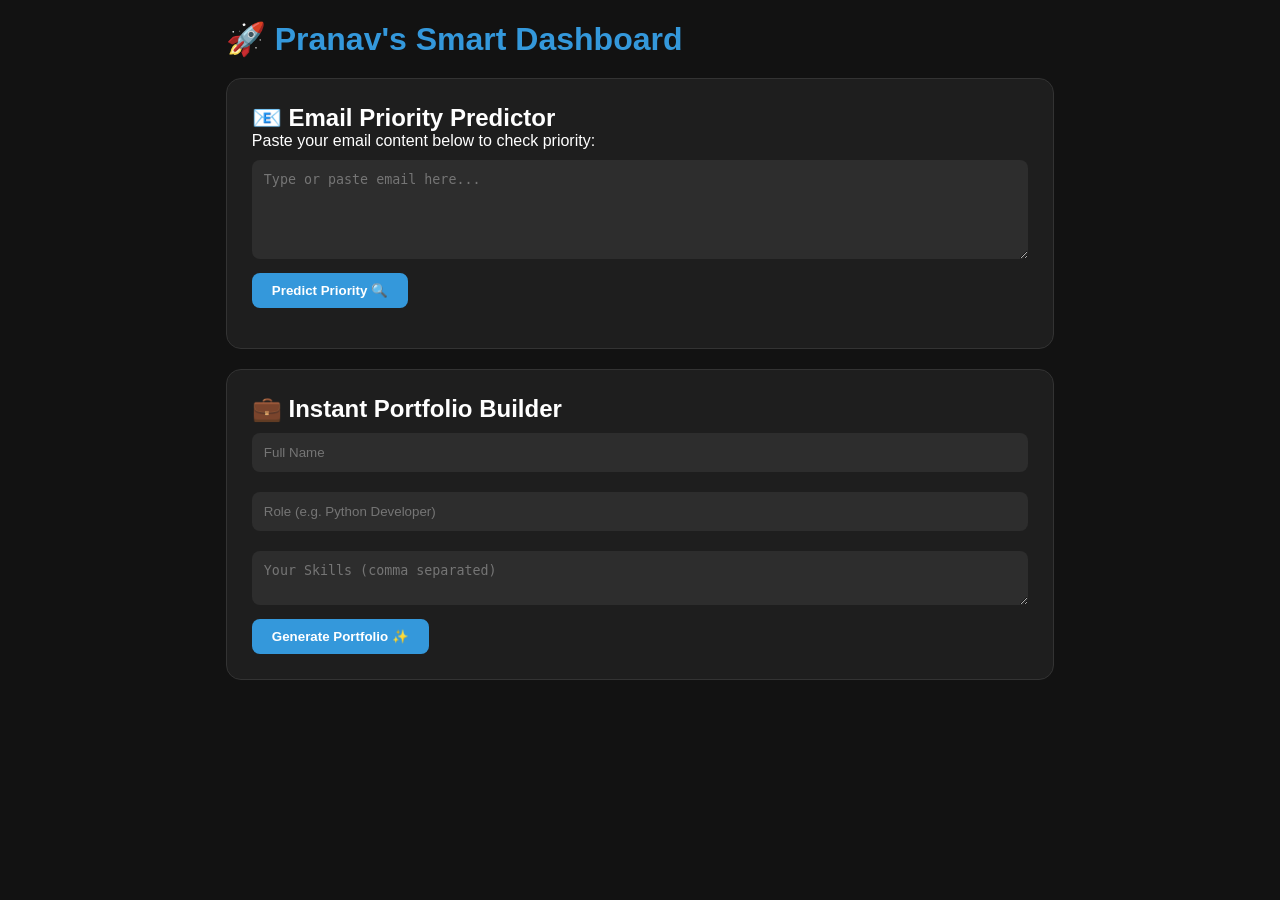
==== dashboard.html @ 0cff1c41 "Create dashboard.html with email and portfolio features This HTML file contains a dashboard with fea" ====
<!DOCTYPE html>
<html lang="en">
<head>
    <meta charset="UTF-8">
    <meta name="viewport" content="width=device-width, initial-scale=1.0">
    <title>Dashboard | Pranav Pro-Project</title>
    <link rel="stylesheet" href="style.css"> <style>
        body { background: #121212; color: white; overflow-y: auto; height: auto; padding: 20px; }
        .container { max-width: 900px; margin: auto; }
        .section { background: #1e1e1e; padding: 25px; border-radius: 15px; margin-bottom: 20px; border: 1px solid #333; }
        h1 { color: #3498db; margin-bottom: 20px; }
        textarea, input { width: 100%; padding: 12px; margin: 10px 0; border-radius: 8px; border: none; background: #2d2d2d; color: white; }
        .btn { background: #3498db; color: white; padding: 10px 20px; border: none; border-radius: 8px; cursor: pointer; font-weight: bold; }
        .priority-result { font-size: 20px; margin-top: 15px; font-weight: bold; }
        .portfolio-preview { background: white; color: black; padding: 20px; border-radius: 10px; margin-top: 20px; display: none; text-align: left; }
    </style>
</head>
<body>
    <div class="container">
        <h1>🚀 Pranav's Smart Dashboard</h1>

        <div class="section">
            <h2>📧 Email Priority Predictor</h2>
            <p>Paste your email content below to check priority:</p>
            <textarea id="emailText" rows="5" placeholder="Type or paste email here..."></textarea>
            <button class="btn" onclick="predictPriority()">Predict Priority 🔍</button>
            <div id="result" class="priority-result"></div>
        </div>

        <div class="section">
            <h2>💼 Instant Portfolio Builder</h2>
            <input type="text" id="pName" placeholder="Full Name">
            <input type="text" id="pRole" placeholder="Role (e.g. Python Developer)">
            <textarea id="pSkills" placeholder="Your Skills (comma separated)"></textarea>
            <button class="btn" onclick="generatePortfolio()">Generate Portfolio ✨</button>
            
            <div id="portfolioBox" class="portfolio-preview">
                <h2 id="viewName"></h2>
                <h4 id="viewRole" style="color: #3498db;"></h4>
                <hr>
                <p><strong>Skills:</strong> <span id="viewSkills"></span></p>
                <button class="btn" onclick="window.print()" style="margin-top: 10px;">Download as PDF 📄</button>
            </div>
        </div>
    </div>

    <script>
        // Email Prediction Logic
        function predictPriority() {
            const text = document.getElementById('emailText').value.toLowerCase();
            const resultDiv = document.getElementById('result');
            
            const highWords = ['urgent', 'important', 'immediate', 'deadline', 'emergency', 'asap', 'exam', 'result'];
            const mediumWords = ['meeting', 'update', 'schedule', 'reminder', 'work', 'task'];

            let priority = "Low Priority ⚪";
            let color = "#aaa";

            highWords.forEach(word => {
                if(text.includes(word)) { priority = "High Priority 🔴"; color = "#ff4d4d"; }
            });

            if(priority.includes("Low")) {
                mediumWords.forEach(word => {
                    if(text.includes(word)) { priority = "Medium Priority 🟡"; color = "#f1c40f"; }
                });
            }

            resultDiv.innerText = priority;
            resultDiv.style.color = color;
        }

        // Portfolio Logic
        function generatePortfolio() {
            document.getElementById('viewName').innerText = document.getElementById('pName').value;
            document.getElementById('viewRole').innerText = document.getElementById('pRole').value;
            document.getElementById('viewSkills').innerText = document.getElementById('pSkills').value;
            document.getElementById('portfolioBox').style.display = 'block';
        }
    </script>
</body>
</html>
---- style.css ----
* { margin: 0; padding: 0; box-sizing: border-box; }

body { 
    background: #121212; 
    font-family: 'Segoe UI', Tahoma, Geneva, Verdana, sans-serif; 
    height: 100vh;
    display: flex;
    justify-content: center;
    align-items: center;
    overflow: hidden; 
}

/* Login Card */
.login-card {
    background: #ffffff;
    padding: 30px;
    border-radius: 15px;
    box-shadow: 0 10px 25px rgba(0,0,0,0.5);
    text-align: center;
    width: 350px;
    position: relative;
    z-index: 10;
    transition: 0.5s;
}

.welcome-text {
    color: #1a1a1a;
    font-size: 26px;
    margin-bottom: 5px;
}

.input-group input {
    width: 100%;
    padding: 12px;
    margin: 10px 0;
    border: 1px solid #ddd;
    border-radius: 8px;
    outline: none;
}

/* Captcha Design */
.captcha-box {
    background: #f0f0f0;
    padding: 15px;
    border-radius: 8px;
    margin: 10px 0;
    display: flex;
    justify-content: center;
    align-items: center;
    gap: 20px;
    border: 2px dashed #3498db;
}

#captcha-code {
    font-size: 24px;
    font-weight: bold;
    color: #e74c3c;
    letter-spacing: 5px;
    user-select: none;
}

.refresh-btn {
    background: none;
    border: none;
    font-size: 20px;
    cursor: pointer;
}

.login-btn {
    width: 100%;
    padding: 12px;
    background: #3498db;
    color: white;
    border: none;
    border-radius: 8px;
    font-size: 16px;
    font-weight: bold;
    cursor: pointer;
    margin-top: 10px;
}

/* Door Animation */
.door {
    position: fixed; top: 0; width: 50%; height: 100%;
    background: #3d2b1f; border: 4px solid #261a12; transition: 2s ease-in-out; z-index: 5;
}
.left-door { left: 0; border-right: 2px solid #1a1a1a; }
.right-door { right: 0; border-left: 2px solid #1a1a1a; }

.person-silhouette {
    position: fixed; bottom: -150px; left: 50%; transform: translateX(-50%);
    width: 60px; height: 120px; background: #000; border-radius: 30px 30px 0 0;
    transition: 2s; z-index: 4; opacity: 0;
}

/* Animation Classes */
.open-left { transform: translateX(-100%); }
.open-right { transform: translateX(100%); }
.enter-person { bottom: 30%; opacity: 1; }
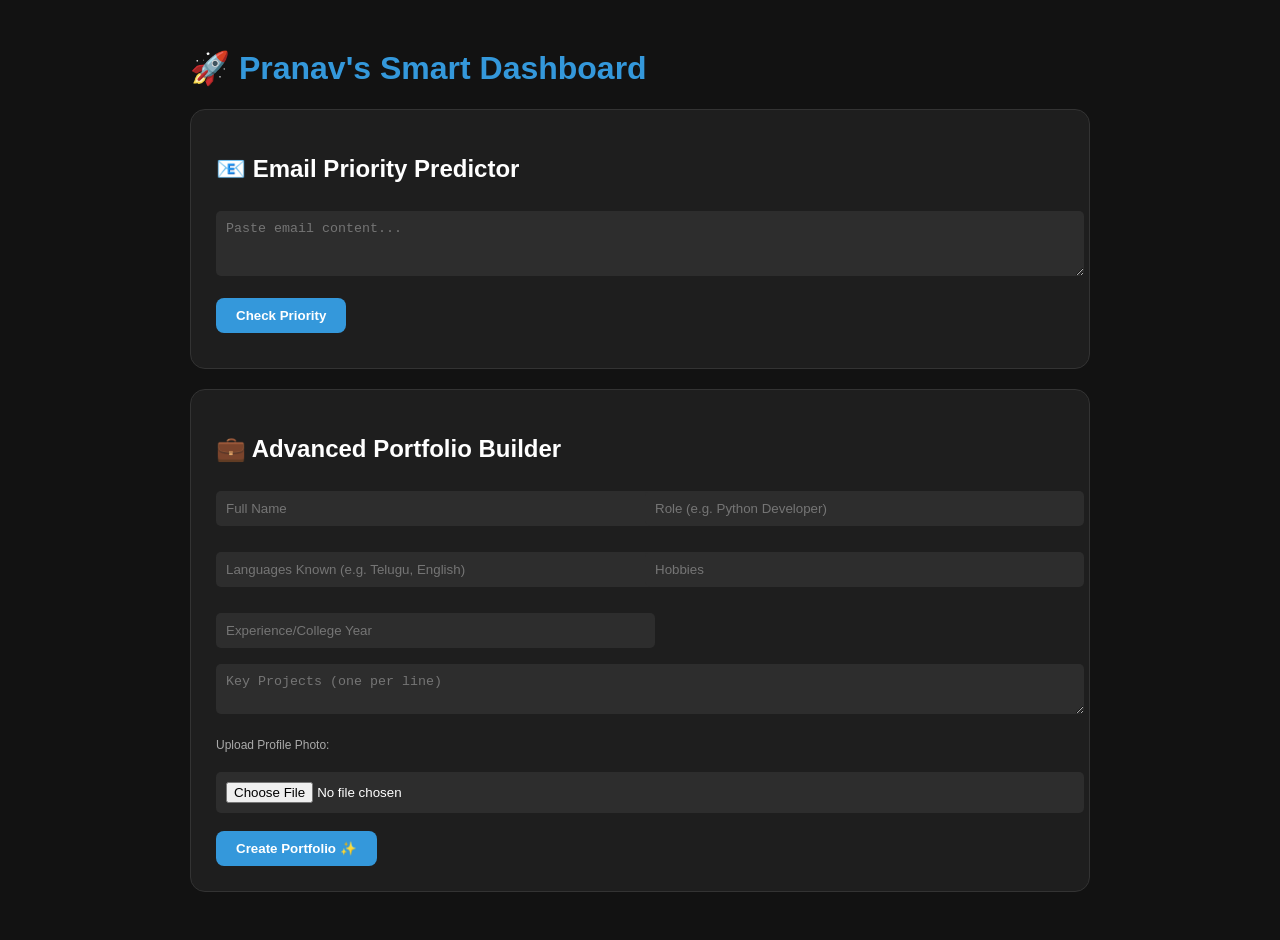
==== commit 3e5c757f: "Refactor dashboard layout and improve styling Updated styling and layout for the dashboard, includin" ====
--- a/dashboard.html
+++ b/dashboard.html
@@ -4,15 +4,28 @@
     <meta charset="UTF-8">
     <meta name="viewport" content="width=device-width, initial-scale=1.0">
     <title>Dashboard | Pranav Pro-Project</title>
-    <link rel="stylesheet" href="style.css"> <style>
-        body { background: #121212; color: white; overflow-y: auto; height: auto; padding: 20px; }
+    <style>
+        body { background: #121212; color: white; font-family: sans-serif; padding: 20px; }
         .container { max-width: 900px; margin: auto; }
         .section { background: #1e1e1e; padding: 25px; border-radius: 15px; margin-bottom: 20px; border: 1px solid #333; }
-        h1 { color: #3498db; margin-bottom: 20px; }
-        textarea, input { width: 100%; padding: 12px; margin: 10px 0; border-radius: 8px; border: none; background: #2d2d2d; color: white; }
-        .btn { background: #3498db; color: white; padding: 10px 20px; border: none; border-radius: 8px; cursor: pointer; font-weight: bold; }
-        .priority-result { font-size: 20px; margin-top: 15px; font-weight: bold; }
-        .portfolio-preview { background: white; color: black; padding: 20px; border-radius: 10px; margin-top: 20px; display: none; text-align: left; }
+        h1 { color: #3498db; }
+        input, textarea { width: 100%; padding: 10px; margin: 8px 0; border-radius: 5px; border: none; background: #2d2d2d; color: white; }
+        .btn { background: #3498db; color: white; padding: 10px 20px; border: none; border-radius: 8px; cursor: pointer; font-weight: bold; margin-top: 10px; }
+        
+        /* Portfolio Preview Styling */
+        #portfolioBox { 
+            background: white; color: black; padding: 30px; border-radius: 10px; 
+            margin-top: 20px; display: none; text-align: left; box-shadow: 0 0 20px rgba(255,255,255,0.1);
+        }
+        .profile-img { width: 120px; height: 120px; border-radius: 50%; object-fit: cover; border: 3px solid #3498db; margin-bottom: 15px; }
+        .port-header { border-bottom: 2px solid #3498db; padding-bottom: 10px; margin-bottom: 15px; }
+        
+        @media print {
+            body * { visibility: hidden; }
+            #portfolioBox, #portfolioBox * { visibility: visible; }
+            #portfolioBox { position: absolute; left: 0; top: 0; width: 100%; }
+            .no-print { display: none; }
+        }
     </style>
 </head>
 <body>
@@ -21,61 +34,79 @@
 
         <div class="section">
             <h2>📧 Email Priority Predictor</h2>
-            <p>Paste your email content below to check priority:</p>
-            <textarea id="emailText" rows="5" placeholder="Type or paste email here..."></textarea>
-            <button class="btn" onclick="predictPriority()">Predict Priority 🔍</button>
-            <div id="result" class="priority-result"></div>
+            <textarea id="emailText" rows="3" placeholder="Paste email content..."></textarea>
+            <button class="btn" onclick="predictPriority()">Check Priority</button>
+            <div id="result" style="font-weight:bold; margin-top:10px;"></div>
         </div>
 
         <div class="section">
-            <h2>💼 Instant Portfolio Builder</h2>
-            <input type="text" id="pName" placeholder="Full Name">
-            <input type="text" id="pRole" placeholder="Role (e.g. Python Developer)">
-            <textarea id="pSkills" placeholder="Your Skills (comma separated)"></textarea>
-            <button class="btn" onclick="generatePortfolio()">Generate Portfolio ✨</button>
+            <h2>💼 Advanced Portfolio Builder</h2>
+            <div style="display: grid; grid-template-columns: 1fr 1fr; gap: 10px;">
+                <input type="text" id="pName" placeholder="Full Name">
+                <input type="text" id="pRole" placeholder="Role (e.g. Python Developer)">
+                <input type="text" id="pLang" placeholder="Languages Known (e.g. Telugu, English)">
+                <input type="text" id="pHobbies" placeholder="Hobbies">
+                <input type="text" id="pExp" placeholder="Experience/College Year">
+            </div>
+            <textarea id="pProjects" placeholder="Key Projects (one per line)"></textarea>
+            <p style="font-size: 12px; color: #aaa;">Upload Profile Photo:</p>
+            <input type="file" id="pPhoto" accept="image/*" onchange="previewImage(event)">
             
-            <div id="portfolioBox" class="portfolio-preview">
-                <h2 id="viewName"></h2>
-                <h4 id="viewRole" style="color: #3498db;"></h4>
-                <hr>
-                <p><strong>Skills:</strong> <span id="viewSkills"></span></p>
-                <button class="btn" onclick="window.print()" style="margin-top: 10px;">Download as PDF 📄</button>
+            <button class="btn" onclick="generatePortfolio()">Create Portfolio ✨</button>
+
+            <div id="portfolioBox">
+                <div class="port-header">
+                    <img id="viewPhoto" class="profile-img" src="" style="display:none;">
+                    <h2 id="viewName" style="margin:0;"></h2>
+                    <h4 id="viewRole" style="color: #3498db; margin:5px 0;"></h4>
+                </div>
+                <p><strong>📍 Experience:</strong> <span id="viewExp"></span></p>
+                <p><strong>🗣️ Languages:</strong> <span id="viewLang"></span></p>
+                <p><strong>🎨 Hobbies:</strong> <span id="viewHobbies"></span></p>
+                <div style="margin-top:15px;">
+                    <strong>🚀 Projects:</strong>
+                    <p id="viewProjects" style="white-space: pre-line; background: #f9f9f9; padding: 10px; border-radius: 5px;"></p>
+                </div>
+                <button class="btn no-print" onclick="window.print()" style="background: #27ae60;">Download PDF 📄</button>
             </div>
         </div>
     </div>
 
     <script>
-        // Email Prediction Logic
+        let photoData = "";
+
+        function previewImage(event) {
+            const reader = new FileReader();
+            reader.onload = function() {
+                photoData = reader.result;
+            }
+            reader.readAsDataURL(event.target.files[0]);
+        }
+
         function predictPriority() {
             const text = document.getElementById('emailText').value.toLowerCase();
-            const resultDiv = document.getElementById('result');
-            
-            const highWords = ['urgent', 'important', 'immediate', 'deadline', 'emergency', 'asap', 'exam', 'result'];
-            const mediumWords = ['meeting', 'update', 'schedule', 'reminder', 'work', 'task'];
-
-            let priority = "Low Priority ⚪";
-            let color = "#aaa";
-
-            highWords.forEach(word => {
-                if(text.includes(word)) { priority = "High Priority 🔴"; color = "#ff4d4d"; }
-            });
-
-            if(priority.includes("Low")) {
-                mediumWords.forEach(word => {
-                    if(text.includes(word)) { priority = "Medium Priority 🟡"; color = "#f1c40f"; }
-                });
-            }
-
-            resultDiv.innerText = priority;
-            resultDiv.style.color = color;
+            const res = document.getElementById('result');
+            if(text.includes('urgent') || text.includes('exam')) { res.innerText = "🔴 High Priority"; res.style.color = "#ff4d4d"; }
+            else if(text.includes('meeting')) { res.innerText = "🟡 Medium Priority"; res.style.color = "#f1c40f"; }
+            else { res.innerText = "⚪ Low Priority"; res.style.color = "#aaa"; }
         }
 
-        // Portfolio Logic
         function generatePortfolio() {
             document.getElementById('viewName').innerText = document.getElementById('pName').value;
             document.getElementById('viewRole').innerText = document.getElementById('pRole').value;
-            document.getElementById('viewSkills').innerText = document.getElementById('pSkills').value;
+            document.getElementById('viewExp').innerText = document.getElementById('pExp').value;
+            document.getElementById('viewLang').innerText = document.getElementById('pLang').value;
+            document.getElementById('viewHobbies').innerText = document.getElementById('pHobbies').value;
+            document.getElementById('viewProjects').innerText = document.getElementById('pProjects').value;
+            
+            if(photoData) {
+                const img = document.getElementById('viewPhoto');
+                img.src = photoData;
+                img.style.display = 'block';
+            }
+            
             document.getElementById('portfolioBox').style.display = 'block';
+            window.scrollTo(0, document.body.scrollHeight);
         }
     </script>
 </body>
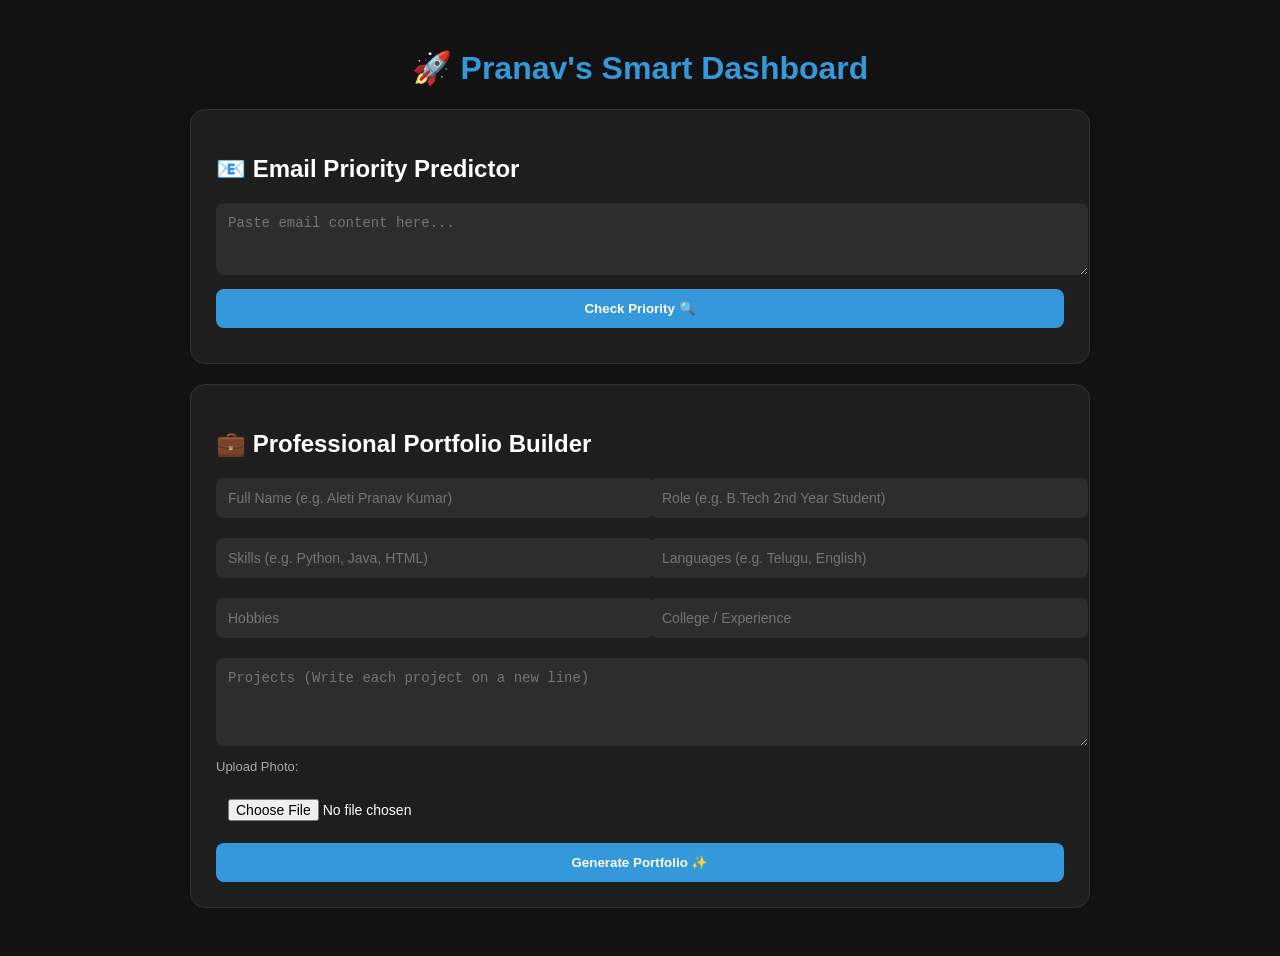
==== commit 408d80b7: "Enhance dashboard styling and functionality" ====
--- a/dashboard.html
+++ b/dashboard.html
@@ -5,27 +5,37 @@
     <meta name="viewport" content="width=device-width, initial-scale=1.0">
     <title>Dashboard | Pranav Pro-Project</title>
     <style>
-        body { background: #121212; color: white; font-family: sans-serif; padding: 20px; }
+        body { background: #121212; color: white; font-family: 'Segoe UI', sans-serif; padding: 20px; }
         .container { max-width: 900px; margin: auto; }
         .section { background: #1e1e1e; padding: 25px; border-radius: 15px; margin-bottom: 20px; border: 1px solid #333; }
-        h1 { color: #3498db; }
-        input, textarea { width: 100%; padding: 10px; margin: 8px 0; border-radius: 5px; border: none; background: #2d2d2d; color: white; }
-        .btn { background: #3498db; color: white; padding: 10px 20px; border: none; border-radius: 8px; cursor: pointer; font-weight: bold; margin-top: 10px; }
+        h1 { color: #3498db; text-align: center; }
         
-        /* Portfolio Preview Styling */
+        /* Input Grid Styling */
+        .input-grid { display: grid; grid-template-columns: 1fr 1fr; gap: 20px; margin-bottom: 10px; }
+        input, textarea { width: 100%; padding: 12px; border-radius: 8px; border: none; background: #2d2d2d; color: white; font-size: 14px; }
+        textarea { grid-column: span 2; }
+        
+        .btn { background: #3498db; color: white; padding: 12px 25px; border: none; border-radius: 8px; cursor: pointer; font-weight: bold; width: 100%; margin-top: 10px; transition: 0.3s; }
+        .btn:hover { background: #2980b9; }
+
+        /* Portfolio Preview */
         #portfolioBox { 
-            background: white; color: black; padding: 30px; border-radius: 10px; 
-            margin-top: 20px; display: none; text-align: left; box-shadow: 0 0 20px rgba(255,255,255,0.1);
+            background: white; color: black; padding: 40px; border-radius: 10px; 
+            margin-top: 30px; display: none; text-align: left; box-shadow: 0 10px 30px rgba(0,0,0,0.5);
         }
-        .profile-img { width: 120px; height: 120px; border-radius: 50%; object-fit: cover; border: 3px solid #3498db; margin-bottom: 15px; }
-        .port-header { border-bottom: 2px solid #3498db; padding-bottom: 10px; margin-bottom: 15px; }
-        
+        .profile-img { width: 130px; height: 130px; border-radius: 50%; object-fit: cover; border: 4px solid #3498db; margin-bottom: 15px; display: block; }
+        .port-header { border-bottom: 3px solid #3498db; padding-bottom: 15px; margin-bottom: 20px; }
+        .skill-tag { background: #e1f0fa; color: #3498db; padding: 5px 12px; border-radius: 20px; display: inline-block; margin: 4px; font-weight: bold; font-size: 13px; }
+
         @media print {
             body * { visibility: hidden; }
             #portfolioBox, #portfolioBox * { visibility: visible; }
-            #portfolioBox { position: absolute; left: 0; top: 0; width: 100%; }
+            #portfolioBox { position: absolute; left: 0; top: 0; width: 100%; box-shadow: none; }
             .no-print { display: none; }
         }
+        
+        /* Mobile adjustment */
+        @media (max-width: 600px) { .input-grid { grid-template-columns: 1fr; } }
     </style>
 </head>
 <body>
@@ -34,61 +44,71 @@
 
         <div class="section">
             <h2>📧 Email Priority Predictor</h2>
-            <textarea id="emailText" rows="3" placeholder="Paste email content..."></textarea>
-            <button class="btn" onclick="predictPriority()">Check Priority</button>
-            <div id="result" style="font-weight:bold; margin-top:10px;"></div>
+            <textarea id="emailText" rows="3" placeholder="Paste email content here..."></textarea>
+            <button class="btn" onclick="predictPriority()">Check Priority 🔍</button>
+            <div id="result" style="font-weight:bold; margin-top:10px; text-align:center;"></div>
         </div>
 
         <div class="section">
-            <h2>💼 Advanced Portfolio Builder</h2>
-            <div style="display: grid; grid-template-columns: 1fr 1fr; gap: 10px;">
-                <input type="text" id="pName" placeholder="Full Name">
-                <input type="text" id="pRole" placeholder="Role (e.g. Python Developer)">
-                <input type="text" id="pLang" placeholder="Languages Known (e.g. Telugu, English)">
+            <h2>💼 Professional Portfolio Builder</h2>
+            <div class="input-grid">
+                <input type="text" id="pName" placeholder="Full Name (e.g. Aleti Pranav Kumar)">
+                <input type="text" id="pRole" placeholder="Role (e.g. B.Tech 2nd Year Student)">
+                <input type="text" id="pSkills" placeholder="Skills (e.g. Python, Java, HTML)">
+                <input type="text" id="pLang" placeholder="Languages (e.g. Telugu, English)">
                 <input type="text" id="pHobbies" placeholder="Hobbies">
-                <input type="text" id="pExp" placeholder="Experience/College Year">
+                <input type="text" id="pExp" placeholder="College / Experience">
+                <textarea id="pProjects" rows="4" placeholder="Projects (Write each project on a new line)"></textarea>
             </div>
-            <textarea id="pProjects" placeholder="Key Projects (one per line)"></textarea>
-            <p style="font-size: 12px; color: #aaa;">Upload Profile Photo:</p>
-            <input type="file" id="pPhoto" accept="image/*" onchange="previewImage(event)">
             
-            <button class="btn" onclick="generatePortfolio()">Create Portfolio ✨</button>
+            <p style="font-size: 13px; color: #aaa;">Upload Photo:</p>
+            <input type="file" id="pPhoto" accept="image/*" onchange="previewImage(event)" style="background:none;">
+            
+            <button class="btn" onclick="generatePortfolio()">Generate Portfolio ✨</button>
 
             <div id="portfolioBox">
                 <div class="port-header">
                     <img id="viewPhoto" class="profile-img" src="" style="display:none;">
-                    <h2 id="viewName" style="margin:0;"></h2>
-                    <h4 id="viewRole" style="color: #3498db; margin:5px 0;"></h4>
+                    <h1 id="viewName" style="margin:0; color:#2c3e50;"></h1>
+                    <h3 id="viewRole" style="color: #3498db; margin:5px 0;"></h3>
                 </div>
-                <p><strong>📍 Experience:</strong> <span id="viewExp"></span></p>
+                
+                <p><strong>🎓 Education/Exp:</strong> <span id="viewExp"></span></p>
+                <div style="margin: 15px 0;">
+                    <strong>🛠️ Technical Skills:</strong>
+                    <div id="viewSkills" style="margin-top: 8px;"></div>
+                </div>
                 <p><strong>🗣️ Languages:</strong> <span id="viewLang"></span></p>
                 <p><strong>🎨 Hobbies:</strong> <span id="viewHobbies"></span></p>
-                <div style="margin-top:15px;">
-                    <strong>🚀 Projects:</strong>
-                    <p id="viewProjects" style="white-space: pre-line; background: #f9f9f9; padding: 10px; border-radius: 5px;"></p>
+                
+                <div style="margin-top:20px; padding: 15px; background: #f8f9fa; border-radius: 8px;">
+                    <strong style="color:#3498db;">🚀 Key Projects:</strong>
+                    <p id="viewProjects" style="white-space: pre-line; margin-top:10px; line-height:1.6;"></p>
                 </div>
-                <button class="btn no-print" onclick="window.print()" style="background: #27ae60;">Download PDF 📄</button>
+                
+                <button class="btn no-print" onclick="window.print()" style="background: #27ae60; margin-top:20px;">Download PDF 📄</button>
             </div>
         </div>
     </div>
 
     <script>
         let photoData = "";
-
         function previewImage(event) {
             const reader = new FileReader();
-            reader.onload = function() {
-                photoData = reader.result;
-            }
+            reader.onload = () => photoData = reader.result;
             reader.readAsDataURL(event.target.files[0]);
         }
 
         function predictPriority() {
             const text = document.getElementById('emailText').value.toLowerCase();
             const res = document.getElementById('result');
-            if(text.includes('urgent') || text.includes('exam')) { res.innerText = "🔴 High Priority"; res.style.color = "#ff4d4d"; }
-            else if(text.includes('meeting')) { res.innerText = "🟡 Medium Priority"; res.style.color = "#f1c40f"; }
-            else { res.innerText = "⚪ Low Priority"; res.style.color = "#aaa"; }
+            if(text.includes('urgent') || text.includes('deadline') || text.includes('exam')) {
+                res.innerText = "🔴 High Priority"; res.style.color = "#ff4d4d";
+            } else if(text.includes('meeting') || text.includes('update')) {
+                res.innerText = "🟡 Medium Priority"; res.style.color = "#f1c40f";
+            } else {
+                res.innerText = "⚪ Low Priority"; res.style.color = "#aaa";
+            }
         }
 
         function generatePortfolio() {
@@ -99,14 +119,26 @@
             document.getElementById('viewHobbies').innerText = document.getElementById('pHobbies').value;
             document.getElementById('viewProjects').innerText = document.getElementById('pProjects').value;
             
+            // Skills logic - tags la chupinchadaniki
+            const skills = document.getElementById('pSkills').value.split(',');
+            const skillContainer = document.getElementById('viewSkills');
+            skillContainer.innerHTML = "";
+            skills.forEach(s => {
+                if(s.trim() !== "") {
+                    const span = document.createElement('span');
+                    span.className = 'skill-tag';
+                    span.innerText = s.trim();
+                    skillContainer.appendChild(span);
+                }
+            });
+
             if(photoData) {
                 const img = document.getElementById('viewPhoto');
-                img.src = photoData;
-                img.style.display = 'block';
+                img.src = photoData; img.style.display = 'block';
             }
             
             document.getElementById('portfolioBox').style.display = 'block';
-            window.scrollTo(0, document.body.scrollHeight);
+            window.scrollTo({ top: document.getElementById('portfolioBox').offsetTop, behavior: 'smooth' });
         }
     </script>
 </body>
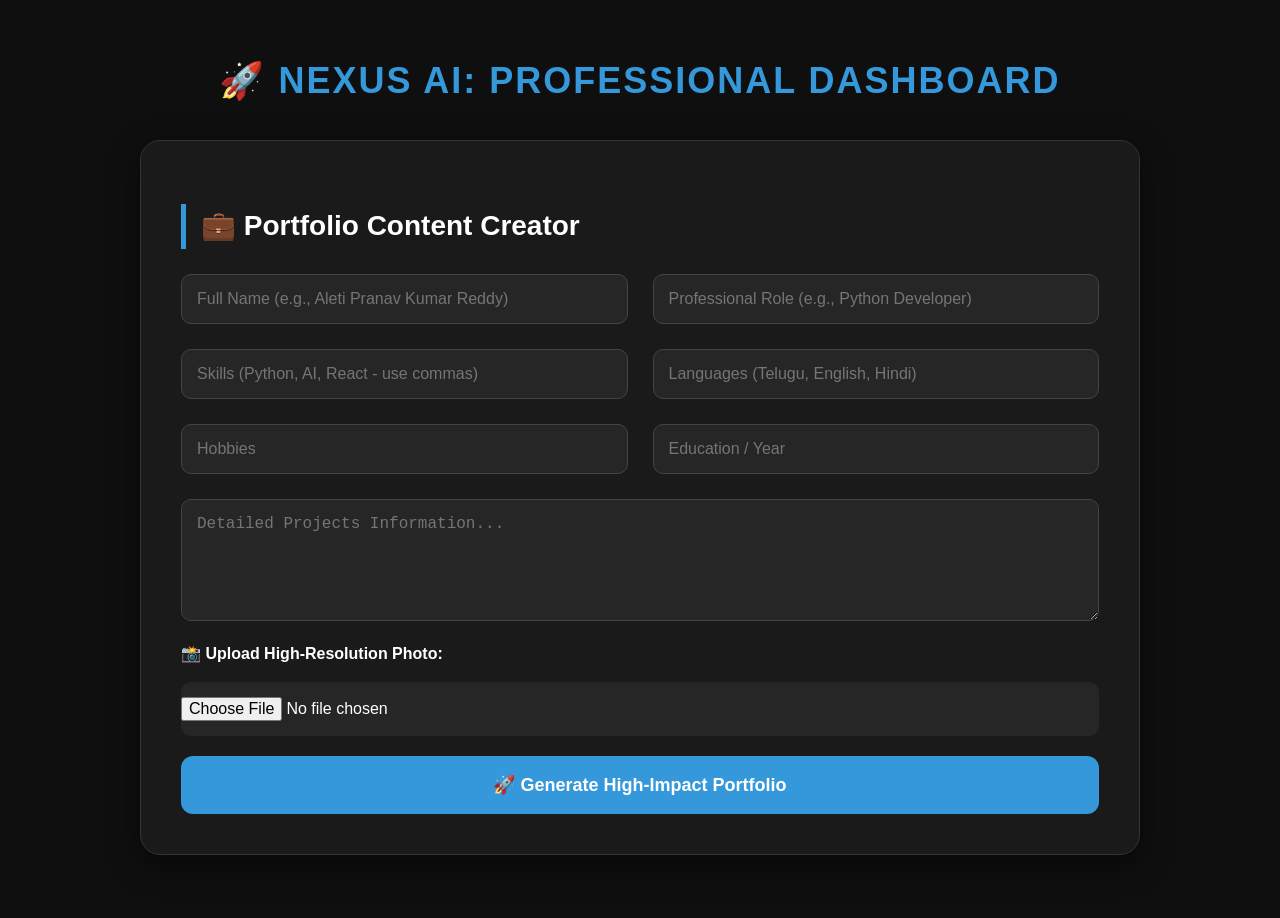
==== commit 0da66586: "Update dashboard.html" ====
--- a/dashboard.html
+++ b/dashboard.html
@@ -3,143 +3,139 @@
 <head>
     <meta charset="UTF-8">
     <meta name="viewport" content="width=device-width, initial-scale=1.0">
-    <title>Dashboard | Pranav Pro-Project</title>
+    <title>Nexus AI | Professional Dashboard</title>
     <style>
-        body { background: #121212; color: white; font-family: 'Segoe UI', sans-serif; padding: 20px; }
-        .container { max-width: 900px; margin: auto; }
-        .section { background: #1e1e1e; padding: 25px; border-radius: 15px; margin-bottom: 20px; border: 1px solid #333; }
-        h1 { color: #3498db; text-align: center; }
+        :root { --primary: #3498db; --bg: #0f0f0f; --card: #1a1a1a; }
+        body { background: var(--bg); color: white; font-family: 'Inter', sans-serif; padding: 20px; line-height: 1.6; }
+        .container { max-width: 1000px; margin: auto; }
+        .section { background: var(--card); padding: 40px; border-radius: 20px; margin-bottom: 30px; border: 1px solid #333; box-shadow: 0 10px 30px rgba(0,0,0,0.5); }
+        h1 { font-size: 36px; text-align: center; color: var(--primary); margin-bottom: 30px; text-transform: uppercase; letter-spacing: 2px; }
+        h2 { font-size: 28px; border-left: 5px solid var(--primary); padding-left: 15px; margin-bottom: 25px; }
         
-        /* Input Grid Styling */
-        .input-grid { display: grid; grid-template-columns: 1fr 1fr; gap: 20px; margin-bottom: 10px; }
-        input, textarea { width: 100%; padding: 12px; border-radius: 8px; border: none; background: #2d2d2d; color: white; font-size: 14px; }
+        /* Input Fields */
+        .input-grid { display: grid; grid-template-columns: 1fr 1fr; gap: 25px; }
+        input, textarea { background: #262626; border: 1px solid #444; color: white; padding: 15px; border-radius: 10px; font-size: 16px; width: 100%; box-sizing: border-box; }
         textarea { grid-column: span 2; }
+        input:focus { border-color: var(--primary); outline: none; }
+
+        .btn { background: var(--primary); color: white; padding: 18px; border: none; border-radius: 12px; cursor: pointer; font-size: 18px; font-weight: bold; width: 100%; margin-top: 20px; transition: 0.3s; }
+        .btn:hover { transform: translateY(-3px); box-shadow: 0 5px 15px rgba(52, 152, 219, 0.4); }
+
+        /* PORTFOLIO OUTPUT - LARGE & EFFECTIVE */
+        #portfolioBox { 
+            background: white; color: #1a1a1a; padding: 60px; border-radius: 15px; 
+            margin-top: 50px; display: none; box-shadow: 0 0 50px rgba(255,255,255,0.1);
+        }
+        .port-header { display: flex; align-items: center; gap: 40px; border-bottom: 4px solid var(--primary); padding-bottom: 30px; margin-bottom: 40px; }
         
-        .btn { background: #3498db; color: white; padding: 12px 25px; border: none; border-radius: 8px; cursor: pointer; font-weight: bold; width: 100%; margin-top: 10px; transition: 0.3s; }
-        .btn:hover { background: #2980b9; }
+        /* Large Photo Size */
+        .profile-img { width: 220px; height: 220px; border-radius: 20px; object-fit: cover; border: 6px solid var(--primary); box-shadow: 0 10px 20px rgba(0,0,0,0.2); }
+        
+        .name-title h1 { font-size: 48px; margin: 0; color: #1a1a1a; text-align: left; }
+        .name-title h3 { font-size: 26px; color: var(--primary); margin: 5px 0; }
 
-        /* Portfolio Preview */
-        #portfolioBox { 
-            background: white; color: black; padding: 40px; border-radius: 10px; 
-            margin-top: 30px; display: none; text-align: left; box-shadow: 0 10px 30px rgba(0,0,0,0.5);
-        }
-        .profile-img { width: 130px; height: 130px; border-radius: 50%; object-fit: cover; border: 4px solid #3498db; margin-bottom: 15px; display: block; }
-        .port-header { border-bottom: 3px solid #3498db; padding-bottom: 15px; margin-bottom: 20px; }
-        .skill-tag { background: #e1f0fa; color: #3498db; padding: 5px 12px; border-radius: 20px; display: inline-block; margin: 4px; font-weight: bold; font-size: 13px; }
+        /* Large Matter Text */
+        .info-item { font-size: 22px; margin: 20px 0; border-bottom: 1px dashed #ddd; padding-bottom: 10px; }
+        .info-item strong { color: var(--primary); min-width: 200px; display: inline-block; }
+        
+        .skill-tag { background: #eef7ff; color: var(--primary); padding: 10px 20px; border-radius: 10px; display: inline-block; margin: 5px; font-weight: bold; font-size: 18px; border: 1px solid #d0e8f8; }
+        
+        .project-box { background: #f9f9f9; padding: 30px; border-radius: 12px; margin-top: 30px; border-left: 8px solid var(--primary); }
+        .project-box p { font-size: 22px; line-height: 1.8; color: #333; }
 
         @media print {
             body * { visibility: hidden; }
             #portfolioBox, #portfolioBox * { visibility: visible; }
-            #portfolioBox { position: absolute; left: 0; top: 0; width: 100%; box-shadow: none; }
+            #portfolioBox { position: absolute; left: 0; top: 0; width: 100%; padding: 40px; }
             .no-print { display: none; }
         }
-        
-        /* Mobile adjustment */
-        @media (max-width: 600px) { .input-grid { grid-template-columns: 1fr; } }
     </style>
 </head>
 <body>
-    <div class="container">
-        <h1>🚀 Pranav's Smart Dashboard</h1>
 
-        <div class="section">
-            <h2>📧 Email Priority Predictor</h2>
-            <textarea id="emailText" rows="3" placeholder="Paste email content here..."></textarea>
-            <button class="btn" onclick="predictPriority()">Check Priority 🔍</button>
-            <div id="result" style="font-weight:bold; margin-top:10px; text-align:center;"></div>
+<div class="container">
+    <h1>🚀 Nexus AI: Professional Dashboard</h1>
+
+    <div class="section">
+        <h2>💼 Portfolio Content Creator</h2>
+        <div class="input-grid">
+            <input type="text" id="pName" placeholder="Full Name (e.g., Aleti Pranav Kumar Reddy)">
+            <input type="text" id="pRole" placeholder="Professional Role (e.g., Python Developer)">
+            <input type="text" id="pSkills" placeholder="Skills (Python, AI, React - use commas)">
+            <input type="text" id="pLang" placeholder="Languages (Telugu, English, Hindi)">
+            <input type="text" id="pHobbies" placeholder="Hobbies">
+            <input type="text" id="pExp" placeholder="Education / Year">
+            <textarea id="pProjects" rows="5" placeholder="Detailed Projects Information..."></textarea>
+        </div>
+        <p style="margin-top:20px; font-weight:bold;">📸 Upload High-Resolution Photo:</p>
+        <input type="file" id="pPhoto" accept="image/*" onchange="previewImage(event)" style="border:none; padding-left:0;">
+        <button class="btn" onclick="generatePortfolio()">🚀 Generate High-Impact Portfolio</button>
+    </div>
+
+    <div id="portfolioBox">
+        <div class="port-header">
+            <img id="viewPhoto" class="profile-img" src="" style="display:none;">
+            <div class="name-title">
+                <h1 id="viewName"></h1>
+                <h3 id="viewRole"></h3>
+            </div>
         </div>
 
-        <div class="section">
-            <h2>💼 Professional Portfolio Builder</h2>
-            <div class="input-grid">
-                <input type="text" id="pName" placeholder="Full Name (e.g. Aleti Pranav Kumar)">
-                <input type="text" id="pRole" placeholder="Role (e.g. B.Tech 2nd Year Student)">
-                <input type="text" id="pSkills" placeholder="Skills (e.g. Python, Java, HTML)">
-                <input type="text" id="pLang" placeholder="Languages (e.g. Telugu, English)">
-                <input type="text" id="pHobbies" placeholder="Hobbies">
-                <input type="text" id="pExp" placeholder="College / Experience">
-                <textarea id="pProjects" rows="4" placeholder="Projects (Write each project on a new line)"></textarea>
-            </div>
-            
-            <p style="font-size: 13px; color: #aaa;">Upload Photo:</p>
-            <input type="file" id="pPhoto" accept="image/*" onchange="previewImage(event)" style="background:none;">
-            
-            <button class="btn" onclick="generatePortfolio()">Generate Portfolio ✨</button>
+        <div class="info-item"><strong>🎓 Education:</strong> <span id="viewExp"></span></div>
+        <div class="info-item"><strong>🗣️ Languages:</strong> <span id="viewLang"></span></div>
+        <div class="info-item"><strong>🎨 Hobbies:</strong> <span id="viewHobbies"></span></div>
+        
+        <div style="margin: 30px 0;">
+            <strong style="font-size: 24px;">🛠️ Core Technical Skills:</strong><br>
+            <div id="viewSkills" style="margin-top:15px;"></div>
+        </div>
 
-            <div id="portfolioBox">
-                <div class="port-header">
-                    <img id="viewPhoto" class="profile-img" src="" style="display:none;">
-                    <h1 id="viewName" style="margin:0; color:#2c3e50;"></h1>
-                    <h3 id="viewRole" style="color: #3498db; margin:5px 0;"></h3>
-                </div>
-                
-                <p><strong>🎓 Education/Exp:</strong> <span id="viewExp"></span></p>
-                <div style="margin: 15px 0;">
-                    <strong>🛠️ Technical Skills:</strong>
-                    <div id="viewSkills" style="margin-top: 8px;"></div>
-                </div>
-                <p><strong>🗣️ Languages:</strong> <span id="viewLang"></span></p>
-                <p><strong>🎨 Hobbies:</strong> <span id="viewHobbies"></span></p>
-                
-                <div style="margin-top:20px; padding: 15px; background: #f8f9fa; border-radius: 8px;">
-                    <strong style="color:#3498db;">🚀 Key Projects:</strong>
-                    <p id="viewProjects" style="white-space: pre-line; margin-top:10px; line-height:1.6;"></p>
-                </div>
-                
-                <button class="btn no-print" onclick="window.print()" style="background: #27ae60; margin-top:20px;">Download PDF 📄</button>
-            </div>
+        <div class="project-box">
+            <strong style="font-size: 24px; color: var(--primary);">🚀 Featured Projects:</strong>
+            <p id="viewProjects"></p>
         </div>
+
+        <button class="btn no-print" onclick="window.print()" style="background: #27ae60; margin-top:40px; font-size:22px;">📥 Download Professional PDF</button>
     </div>
+</div>
 
-    <script>
-        let photoData = "";
-        function previewImage(event) {
-            const reader = new FileReader();
-            reader.onload = () => photoData = reader.result;
-            reader.readAsDataURL(event.target.files[0]);
+<script>
+    let photoData = "";
+    function previewImage(event) {
+        const reader = new FileReader();
+        reader.onload = () => photoData = reader.result;
+        reader.readAsDataURL(event.target.files[0]);
+    }
+
+    function generatePortfolio() {
+        document.getElementById('viewName').innerText = document.getElementById('pName').value;
+        document.getElementById('viewRole').innerText = document.getElementById('pRole').value;
+        document.getElementById('viewExp').innerText = document.getElementById('pExp').value;
+        document.getElementById('viewLang').innerText = document.getElementById('pLang').value;
+        document.getElementById('viewHobbies').innerText = document.getElementById('pHobbies').value;
+        document.getElementById('viewProjects').innerText = document.getElementById('pProjects').value;
+
+        const skills = document.getElementById('pSkills').value.split(',');
+        const skillContainer = document.getElementById('viewSkills');
+        skillContainer.innerHTML = "";
+        skills.forEach(s => {
+            if(s.trim() !== "") {
+                const span = document.createElement('span');
+                span.className = 'skill-tag';
+                span.innerText = s.trim();
+                skillContainer.appendChild(span);
+            }
+        });
+
+        if(photoData) {
+            const img = document.getElementById('viewPhoto');
+            img.src = photoData; img.style.display = 'block';
         }
 
-        function predictPriority() {
-            const text = document.getElementById('emailText').value.toLowerCase();
-            const res = document.getElementById('result');
-            if(text.includes('urgent') || text.includes('deadline') || text.includes('exam')) {
-                res.innerText = "🔴 High Priority"; res.style.color = "#ff4d4d";
-            } else if(text.includes('meeting') || text.includes('update')) {
-                res.innerText = "🟡 Medium Priority"; res.style.color = "#f1c40f";
-            } else {
-                res.innerText = "⚪ Low Priority"; res.style.color = "#aaa";
-            }
-        }
+        document.getElementById('portfolioBox').style.display = 'block';
+        window.scrollTo({ top: document.getElementById('portfolioBox').offsetTop, behavior: 'smooth' });
+    }
+</script>
 
-        function generatePortfolio() {
-            document.getElementById('viewName').innerText = document.getElementById('pName').value;
-            document.getElementById('viewRole').innerText = document.getElementById('pRole').value;
-            document.getElementById('viewExp').innerText = document.getElementById('pExp').value;
-            document.getElementById('viewLang').innerText = document.getElementById('pLang').value;
-            document.getElementById('viewHobbies').innerText = document.getElementById('pHobbies').value;
-            document.getElementById('viewProjects').innerText = document.getElementById('pProjects').value;
-            
-            // Skills logic - tags la chupinchadaniki
-            const skills = document.getElementById('pSkills').value.split(',');
-            const skillContainer = document.getElementById('viewSkills');
-            skillContainer.innerHTML = "";
-            skills.forEach(s => {
-                if(s.trim() !== "") {
-                    const span = document.createElement('span');
-                    span.className = 'skill-tag';
-                    span.innerText = s.trim();
-                    skillContainer.appendChild(span);
-                }
-            });
-
-            if(photoData) {
-                const img = document.getElementById('viewPhoto');
-                img.src = photoData; img.style.display = 'block';
-            }
-            
-            document.getElementById('portfolioBox').style.display = 'block';
-            window.scrollTo({ top: document.getElementById('portfolioBox').offsetTop, behavior: 'smooth' });
-        }
-    </script>
 </body>
 </html>
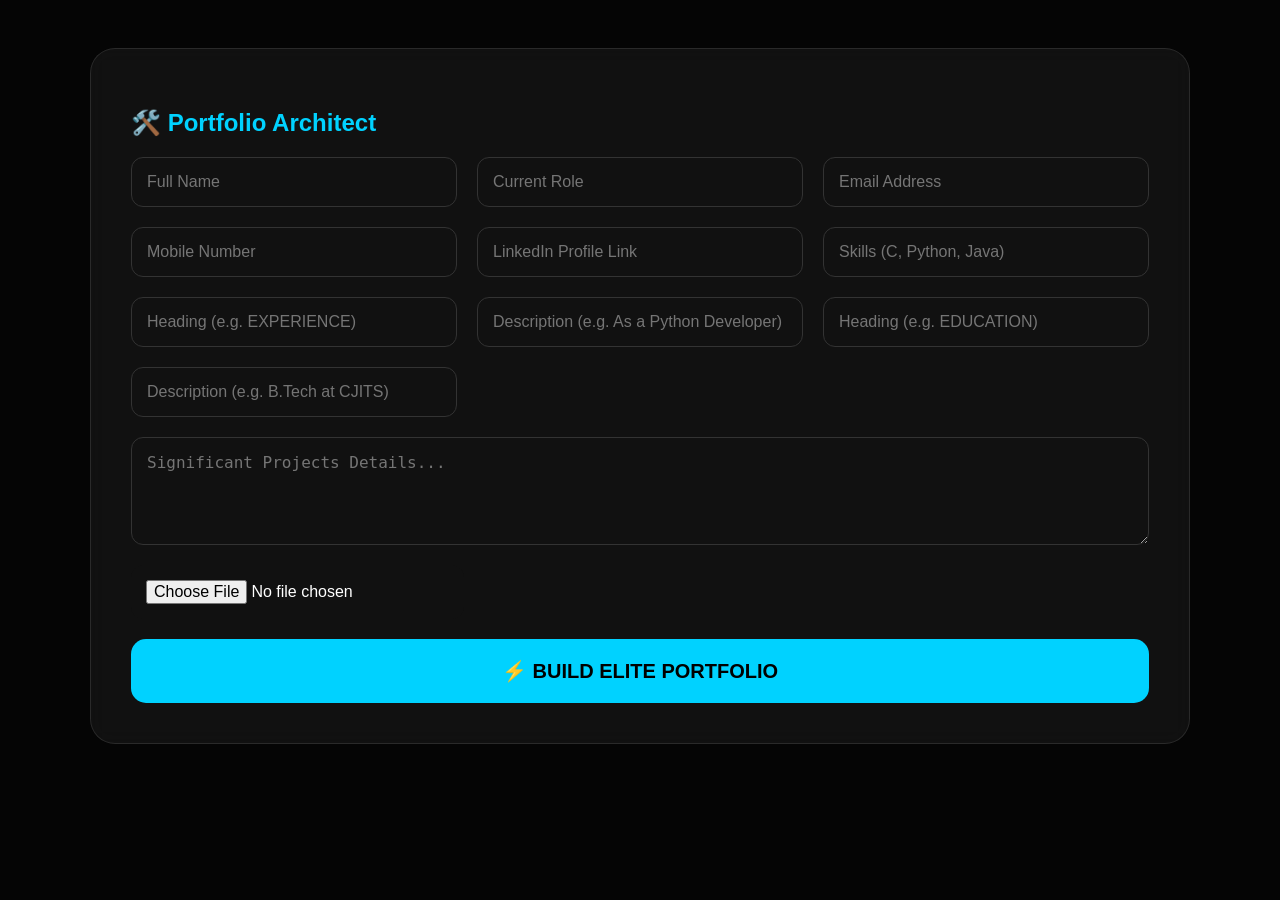
==== commit bee8d9c3: "Update dashboard.html" ====
--- a/dashboard.html
+++ b/dashboard.html
@@ -3,99 +3,105 @@
 <head>
     <meta charset="UTF-8">
     <meta name="viewport" content="width=device-width, initial-scale=1.0">
-    <title>Nexus AI | Professional Dashboard</title>
+    <title>Nexus AI | Elite Dashboard</title>
     <style>
-        :root { --primary: #3498db; --bg: #0f0f0f; --card: #1a1a1a; }
-        body { background: var(--bg); color: white; font-family: 'Inter', sans-serif; padding: 20px; line-height: 1.6; }
-        .container { max-width: 1000px; margin: auto; }
-        .section { background: var(--card); padding: 40px; border-radius: 20px; margin-bottom: 30px; border: 1px solid #333; box-shadow: 0 10px 30px rgba(0,0,0,0.5); }
-        h1 { font-size: 36px; text-align: center; color: var(--primary); margin-bottom: 30px; text-transform: uppercase; letter-spacing: 2px; }
-        h2 { font-size: 28px; border-left: 5px solid var(--primary); padding-left: 15px; margin-bottom: 25px; }
+        :root { --accent: #00d2ff; --bg: #050505; --text: #ffffff; }
+        body { background: var(--bg); color: var(--text); font-family: 'Poppins', sans-serif; padding: 40px; }
+        .container { max-width: 1100px; margin: auto; }
         
-        /* Input Fields */
-        .input-grid { display: grid; grid-template-columns: 1fr 1fr; gap: 25px; }
-        input, textarea { background: #262626; border: 1px solid #444; color: white; padding: 15px; border-radius: 10px; font-size: 16px; width: 100%; box-sizing: border-box; }
-        textarea { grid-column: span 2; }
-        input:focus { border-color: var(--primary); outline: none; }
+        /* Input Section Glass Look */
+        .section { background: rgba(255, 255, 255, 0.05); backdrop-filter: blur(10px); padding: 40px; border-radius: 25px; border: 1px solid rgba(255,255,255,0.1); margin-bottom: 40px; }
+        .input-grid { display: grid; grid-template-columns: 1fr 1fr 1fr; gap: 20px; }
+        input, textarea { background: #111; border: 1px solid #333; color: white; padding: 15px; border-radius: 12px; font-size: 16px; }
+        textarea { grid-column: span 3; }
 
-        .btn { background: var(--primary); color: white; padding: 18px; border: none; border-radius: 12px; cursor: pointer; font-size: 18px; font-weight: bold; width: 100%; margin-top: 20px; transition: 0.3s; }
-        .btn:hover { transform: translateY(-3px); box-shadow: 0 5px 15px rgba(52, 152, 219, 0.4); }
+        /* PORTFOLIO DESIGN - ELITE LOOK */
+        #portfolioBox { 
+            background: #fff; color: #000; padding: 80px; border-radius: 30px; 
+            margin-top: 60px; display: none; box-shadow: 0 25px 50px rgba(0,0,0,0.5);
+        }
+        
+        /* Header Section */
+        .port-header { display: flex; align-items: center; gap: 50px; margin-bottom: 60px; }
+        .profile-img { width: 250px; height: 250px; border-radius: 30px; object-fit: cover; border: 8px solid var(--accent); }
+        .main-title h1 { font-size: 60px; margin: 0; text-transform: uppercase; font-weight: 900; }
+        .main-title p { font-size: 24px; color: #555; margin-top: 5px; letter-spacing: 2px; }
 
-        /* PORTFOLIO OUTPUT - LARGE & EFFECTIVE */
-        #portfolioBox { 
-            background: white; color: #1a1a1a; padding: 60px; border-radius: 15px; 
-            margin-top: 50px; display: none; box-shadow: 0 0 50px rgba(255,255,255,0.1);
-        }
-        .port-header { display: flex; align-items: center; gap: 40px; border-bottom: 4px solid var(--primary); padding-bottom: 30px; margin-bottom: 40px; }
+        /* Detail Blocks (Experience/Education Style) */
+        .detail-block { margin-bottom: 50px; }
+        .detail-title { font-size: 32px; font-weight: 800; text-transform: uppercase; margin-bottom: 5px; color: #000; }
+        .line { height: 5px; width: 100px; background: var(--accent); margin-bottom: 15px; border-radius: 5px; }
+        .detail-content { font-size: 24px; color: #333; font-weight: 500; }
+
+        /* Contact Bar */
+        .contact-bar { display: flex; gap: 30px; margin-top: 20px; font-size: 18px; font-weight: bold; color: var(--accent); }
         
-        /* Large Photo Size */
-        .profile-img { width: 220px; height: 220px; border-radius: 20px; object-fit: cover; border: 6px solid var(--primary); box-shadow: 0 10px 20px rgba(0,0,0,0.2); }
-        
-        .name-title h1 { font-size: 48px; margin: 0; color: #1a1a1a; text-align: left; }
-        .name-title h3 { font-size: 26px; color: var(--primary); margin: 5px 0; }
+        .skills-container { display: flex; flex-wrap: wrap; gap: 15px; margin-top: 20px; }
+        .skill-chip { border: 2px solid #000; padding: 10px 25px; border-radius: 50px; font-weight: 900; font-size: 20px; }
 
-        /* Large Matter Text */
-        .info-item { font-size: 22px; margin: 20px 0; border-bottom: 1px dashed #ddd; padding-bottom: 10px; }
-        .info-item strong { color: var(--primary); min-width: 200px; display: inline-block; }
-        
-        .skill-tag { background: #eef7ff; color: var(--primary); padding: 10px 20px; border-radius: 10px; display: inline-block; margin: 5px; font-weight: bold; font-size: 18px; border: 1px solid #d0e8f8; }
-        
-        .project-box { background: #f9f9f9; padding: 30px; border-radius: 12px; margin-top: 30px; border-left: 8px solid var(--primary); }
-        .project-box p { font-size: 22px; line-height: 1.8; color: #333; }
-
-        @media print {
-            body * { visibility: hidden; }
-            #portfolioBox, #portfolioBox * { visibility: visible; }
-            #portfolioBox { position: absolute; left: 0; top: 0; width: 100%; padding: 40px; }
-            .no-print { display: none; }
-        }
+        @media print { .no-print { display: none; } }
     </style>
 </head>
 <body>
 
 <div class="container">
-    <h1>🚀 Nexus AI: Professional Dashboard</h1>
-
     <div class="section">
-        <h2>💼 Portfolio Content Creator</h2>
+        <h2 style="color: var(--accent);">🛠️ Portfolio Architect</h2>
         <div class="input-grid">
-            <input type="text" id="pName" placeholder="Full Name (e.g., Aleti Pranav Kumar Reddy)">
-            <input type="text" id="pRole" placeholder="Professional Role (e.g., Python Developer)">
-            <input type="text" id="pSkills" placeholder="Skills (Python, AI, React - use commas)">
-            <input type="text" id="pLang" placeholder="Languages (Telugu, English, Hindi)">
-            <input type="text" id="pHobbies" placeholder="Hobbies">
-            <input type="text" id="pExp" placeholder="Education / Year">
-            <textarea id="pProjects" rows="5" placeholder="Detailed Projects Information..."></textarea>
+            <input type="text" id="pName" placeholder="Full Name">
+            <input type="text" id="pRole" placeholder="Current Role">
+            <input type="email" id="pEmail" placeholder="Email Address">
+            <input type="text" id="pPhone" placeholder="Mobile Number">
+            <input type="text" id="pLinkedIn" placeholder="LinkedIn Profile Link">
+            <input type="text" id="pSkills" placeholder="Skills (C, Python, Java)">
+            <input type="text" id="pExpTitle" placeholder="Heading (e.g. EXPERIENCE)">
+            <input type="text" id="pExpDesc" placeholder="Description (e.g. As a Python Developer)">
+            <input type="text" id="pEduTitle" placeholder="Heading (e.g. EDUCATION)">
+            <input type="text" id="pEduDesc" placeholder="Description (e.g. B.Tech at CJITS)">
+            <textarea id="pProjects" rows="4" placeholder="Significant Projects Details..."></textarea>
         </div>
-        <p style="margin-top:20px; font-weight:bold;">📸 Upload High-Resolution Photo:</p>
-        <input type="file" id="pPhoto" accept="image/*" onchange="previewImage(event)" style="border:none; padding-left:0;">
-        <button class="btn" onclick="generatePortfolio()">🚀 Generate High-Impact Portfolio</button>
+        <input type="file" id="pPhoto" accept="image/*" onchange="previewImage(event)" style="margin-top:20px; border:none;">
+        <button onclick="generatePortfolio()" style="width:100%; padding:20px; margin-top:20px; background:var(--accent); border:none; border-radius:15px; font-weight:bold; font-size:20px; cursor:pointer;">⚡ BUILD ELITE PORTFOLIO</button>
     </div>
 
     <div id="portfolioBox">
         <div class="port-header">
-            <img id="viewPhoto" class="profile-img" src="" style="display:none;">
-            <div class="name-title">
+            <img id="viewPhoto" class="profile-img" src="">
+            <div class="main-title">
                 <h1 id="viewName"></h1>
-                <h3 id="viewRole"></h3>
+                <p id="viewRole"></p>
+                <div class="contact-bar">
+                    <span id="viewEmail"></span> | <span id="viewPhone"></span>
+                </div>
+                <div id="viewLinkedIn" style="margin-top:10px; font-size:16px; color:#666;"></div>
             </div>
         </div>
 
-        <div class="info-item"><strong>🎓 Education:</strong> <span id="viewExp"></span></div>
-        <div class="info-item"><strong>🗣️ Languages:</strong> <span id="viewLang"></span></div>
-        <div class="info-item"><strong>🎨 Hobbies:</strong> <span id="viewHobbies"></span></div>
-        
-        <div style="margin: 30px 0;">
-            <strong style="font-size: 24px;">🛠️ Core Technical Skills:</strong><br>
-            <div id="viewSkills" style="margin-top:15px;"></div>
+        <div class="detail-block">
+            <div class="detail-title" id="viewExpTitle"></div>
+            <div class="line"></div>
+            <div class="detail-content" id="viewExpDesc"></div>
         </div>
 
-        <div class="project-box">
-            <strong style="font-size: 24px; color: var(--primary);">🚀 Featured Projects:</strong>
-            <p id="viewProjects"></p>
+        <div class="detail-block">
+            <div class="detail-title" id="viewEduTitle"></div>
+            <div class="line"></div>
+            <div class="detail-content" id="viewEduDesc"></div>
         </div>
 
-        <button class="btn no-print" onclick="window.print()" style="background: #27ae60; margin-top:40px; font-size:22px;">📥 Download Professional PDF</button>
+        <div class="detail-block">
+            <div class="detail-title">TECHNICAL MASTERY</div>
+            <div class="line"></div>
+            <div id="viewSkills" class="skills-container"></div>
+        </div>
+
+        <div class="detail-block">
+            <div class="detail-title">PROJECT SHOWCASE</div>
+            <div class="line"></div>
+            <div class="detail-content" id="viewProjects" style="white-space: pre-line;"></div>
+        </div>
+
+        <button class="no-print" onclick="window.print()" style="padding:20px 40px; background:#000; color:#fff; border-radius:15px; font-weight:bold; cursor:pointer; font-size:20px; width:100%;">📥 EXPORT AS PDF</button>
     </div>
 </div>
 
@@ -110,9 +116,14 @@
     function generatePortfolio() {
         document.getElementById('viewName').innerText = document.getElementById('pName').value;
         document.getElementById('viewRole').innerText = document.getElementById('pRole').value;
-        document.getElementById('viewExp').innerText = document.getElementById('pExp').value;
-        document.getElementById('viewLang').innerText = document.getElementById('pLang').value;
-        document.getElementById('viewHobbies').innerText = document.getElementById('pHobbies').value;
+        document.getElementById('viewEmail').innerText = "📧 " + document.getElementById('pEmail').value;
+        document.getElementById('viewPhone').innerText = "📱 " + document.getElementById('pPhone').value;
+        document.getElementById('viewLinkedIn').innerText = "🔗 LinkedIn: " + document.getElementById('pLinkedIn').value;
+        
+        document.getElementById('viewExpTitle').innerText = document.getElementById('pExpTitle').value;
+        document.getElementById('viewExpDesc').innerText = document.getElementById('pExpDesc').value;
+        document.getElementById('viewEduTitle').innerText = document.getElementById('pEduTitle').value;
+        document.getElementById('viewEduDesc').innerText = document.getElementById('pEduDesc').value;
         document.getElementById('viewProjects').innerText = document.getElementById('pProjects').value;
 
         const skills = document.getElementById('pSkills').value.split(',');
@@ -121,17 +132,13 @@
         skills.forEach(s => {
             if(s.trim() !== "") {
                 const span = document.createElement('span');
-                span.className = 'skill-tag';
-                span.innerText = s.trim();
+                span.className = 'skill-chip';
+                span.innerText = s.trim().toUpperCase();
                 skillContainer.appendChild(span);
             }
         });
 
-        if(photoData) {
-            const img = document.getElementById('viewPhoto');
-            img.src = photoData; img.style.display = 'block';
-        }
-
+        if(photoData) document.getElementById('viewPhoto').src = photoData;
         document.getElementById('portfolioBox').style.display = 'block';
         window.scrollTo({ top: document.getElementById('portfolioBox').offsetTop, behavior: 'smooth' });
     }
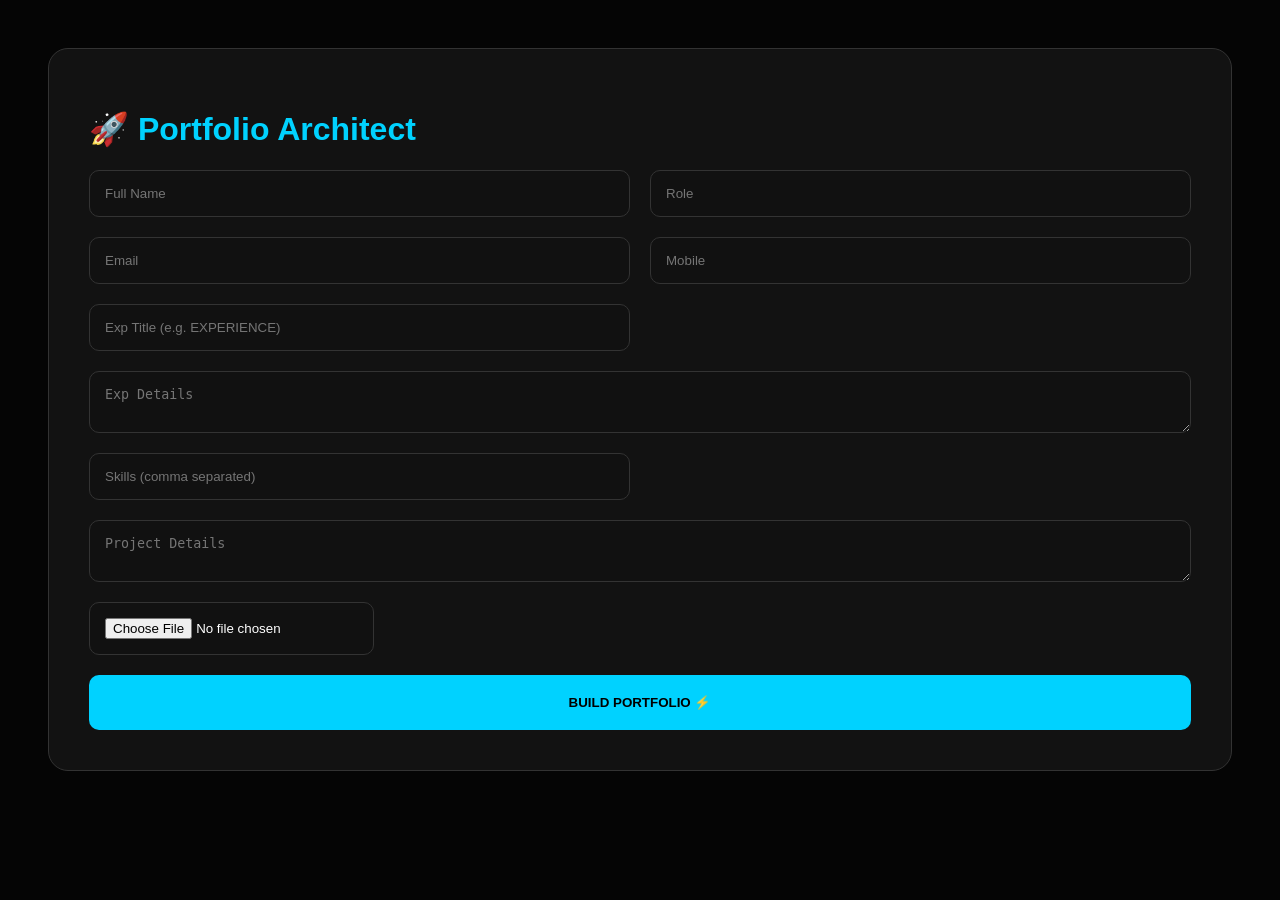
==== commit f4731b57: "Update dashboard.html" ====
--- a/dashboard.html
+++ b/dashboard.html
@@ -2,147 +2,70 @@
 <html lang="en">
 <head>
     <meta charset="UTF-8">
-    <meta name="viewport" content="width=device-width, initial-scale=1.0">
-    <title>Nexus AI | Elite Dashboard</title>
+    <title>Nexus AI Dashboard</title>
     <style>
-        :root { --accent: #00d2ff; --bg: #050505; --text: #ffffff; }
-        body { background: var(--bg); color: var(--text); font-family: 'Poppins', sans-serif; padding: 40px; }
-        .container { max-width: 1100px; margin: auto; }
-        
-        /* Input Section Glass Look */
-        .section { background: rgba(255, 255, 255, 0.05); backdrop-filter: blur(10px); padding: 40px; border-radius: 25px; border: 1px solid rgba(255,255,255,0.1); margin-bottom: 40px; }
-        .input-grid { display: grid; grid-template-columns: 1fr 1fr 1fr; gap: 20px; }
-        input, textarea { background: #111; border: 1px solid #333; color: white; padding: 15px; border-radius: 12px; font-size: 16px; }
-        textarea { grid-column: span 3; }
-
-        /* PORTFOLIO DESIGN - ELITE LOOK */
-        #portfolioBox { 
-            background: #fff; color: #000; padding: 80px; border-radius: 30px; 
-            margin-top: 60px; display: none; box-shadow: 0 25px 50px rgba(0,0,0,0.5);
-        }
-        
-        /* Header Section */
-        .port-header { display: flex; align-items: center; gap: 50px; margin-bottom: 60px; }
-        .profile-img { width: 250px; height: 250px; border-radius: 30px; object-fit: cover; border: 8px solid var(--accent); }
-        .main-title h1 { font-size: 60px; margin: 0; text-transform: uppercase; font-weight: 900; }
-        .main-title p { font-size: 24px; color: #555; margin-top: 5px; letter-spacing: 2px; }
-
-        /* Detail Blocks (Experience/Education Style) */
-        .detail-block { margin-bottom: 50px; }
-        .detail-title { font-size: 32px; font-weight: 800; text-transform: uppercase; margin-bottom: 5px; color: #000; }
-        .line { height: 5px; width: 100px; background: var(--accent); margin-bottom: 15px; border-radius: 5px; }
-        .detail-content { font-size: 24px; color: #333; font-weight: 500; }
-
-        /* Contact Bar */
-        .contact-bar { display: flex; gap: 30px; margin-top: 20px; font-size: 18px; font-weight: bold; color: var(--accent); }
-        
-        .skills-container { display: flex; flex-wrap: wrap; gap: 15px; margin-top: 20px; }
-        .skill-chip { border: 2px solid #000; padding: 10px 25px; border-radius: 50px; font-weight: 900; font-size: 20px; }
-
-        @media print { .no-print { display: none; } }
+        :root { --acc: #00d2ff; --bg: #050505; }
+        body { background: var(--bg); color: #fff; font-family: 'Poppins', sans-serif; padding: 40px; }
+        .section { background: rgba(255,255,255,0.05); padding: 40px; border-radius: 20px; border: 1px solid #333; margin-bottom: 40px; }
+        .input-grid { display: grid; grid-template-columns: 1fr 1fr; gap: 20px; }
+        input, textarea { background: #111; border: 1px solid #333; color: #fff; padding: 15px; border-radius: 10px; }
+        textarea { grid-column: span 2; }
+        #portfolioBox { background: #fff; color: #000; padding: 60px; border-radius: 20px; display: none; margin-top: 40px; }
+        .port-header { display: flex; align-items: center; gap: 40px; margin-bottom: 50px; border-bottom: 4px solid var(--acc); padding-bottom: 20px; }
+        .profile-img { width: 200px; height: 200px; border-radius: 20px; border: 5px solid var(--acc); object-fit: cover; }
+        .name-title h1 { font-size: 50px; margin: 0; text-transform: uppercase; }
+        .detail-block { margin-bottom: 40px; }
+        .detail-title { font-size: 28px; font-weight: 800; margin-bottom: 5px; }
+        .line { height: 5px; width: 80px; background: var(--acc); margin-bottom: 10px; }
+        .detail-content { font-size: 22px; color: #333; }
+        .skill-chip { border: 2px solid #000; padding: 8px 20px; border-radius: 50px; display: inline-block; margin: 5px; font-weight: bold; }
+        @media print { .no-print { display: none; } #portfolioBox { display: block; position: absolute; top:0; left:0; width:100%; } }
     </style>
 </head>
 <body>
-
-<div class="container">
     <div class="section">
-        <h2 style="color: var(--accent);">🛠️ Portfolio Architect</h2>
+        <h1 style="color:var(--acc)">🚀 Portfolio Architect</h1>
         <div class="input-grid">
             <input type="text" id="pName" placeholder="Full Name">
-            <input type="text" id="pRole" placeholder="Current Role">
-            <input type="email" id="pEmail" placeholder="Email Address">
-            <input type="text" id="pPhone" placeholder="Mobile Number">
-            <input type="text" id="pLinkedIn" placeholder="LinkedIn Profile Link">
-            <input type="text" id="pSkills" placeholder="Skills (C, Python, Java)">
-            <input type="text" id="pExpTitle" placeholder="Heading (e.g. EXPERIENCE)">
-            <input type="text" id="pExpDesc" placeholder="Description (e.g. As a Python Developer)">
-            <input type="text" id="pEduTitle" placeholder="Heading (e.g. EDUCATION)">
-            <input type="text" id="pEduDesc" placeholder="Description (e.g. B.Tech at CJITS)">
-            <textarea id="pProjects" rows="4" placeholder="Significant Projects Details..."></textarea>
+            <input type="text" id="pRole" placeholder="Role">
+            <input type="text" id="pEmail" placeholder="Email">
+            <input type="text" id="pPhone" placeholder="Mobile">
+            <input type="text" id="pExpTitle" placeholder="Exp Title (e.g. EXPERIENCE)">
+            <textarea id="pExpDesc" placeholder="Exp Details"></textarea>
+            <input type="text" id="pSkills" placeholder="Skills (comma separated)">
+            <textarea id="pProjects" placeholder="Project Details"></textarea>
         </div>
-        <input type="file" id="pPhoto" accept="image/*" onchange="previewImage(event)" style="margin-top:20px; border:none;">
-        <button onclick="generatePortfolio()" style="width:100%; padding:20px; margin-top:20px; background:var(--accent); border:none; border-radius:15px; font-weight:bold; font-size:20px; cursor:pointer;">⚡ BUILD ELITE PORTFOLIO</button>
+        <input type="file" id="pPhoto" accept="image/*" onchange="previewImage(event)" style="margin-top:20px;">
+        <button onclick="generatePortfolio()" style="width:100%; padding:20px; margin-top:20px; background:var(--acc); border:none; border-radius:10px; font-weight:bold; cursor:pointer;">BUILD PORTFOLIO ⚡</button>
     </div>
 
     <div id="portfolioBox">
         <div class="port-header">
             <img id="viewPhoto" class="profile-img" src="">
-            <div class="main-title">
-                <h1 id="viewName"></h1>
-                <p id="viewRole"></p>
-                <div class="contact-bar">
-                    <span id="viewEmail"></span> | <span id="viewPhone"></span>
-                </div>
-                <div id="viewLinkedIn" style="margin-top:10px; font-size:16px; color:#666;"></div>
-            </div>
+            <div class="name-title"><h1 id="viewName"></h1><p id="viewRole" style="font-size:24px; color:#555;"></p></div>
         </div>
+        <div class="detail-block"><div class="detail-title" id="viewExpTitle"></div><div class="line"></div><div class="detail-content" id="viewExpDesc"></div></div>
+        <div class="detail-block"><div class="detail-title">SKILLS</div><div class="line"></div><div id="viewSkills"></div></div>
+        <div class="detail-block"><div class="detail-title">PROJECTS</div><div class="line"></div><div class="detail-content" id="viewProjects"></div></div>
+        <button class="no-print" onclick="window.print()" style="width:100%; padding:20px; background:#000; color:#fff; border-radius:10px; cursor:pointer;">DOWNLOAD PDF</button>
+    </div>
 
-        <div class="detail-block">
-            <div class="detail-title" id="viewExpTitle"></div>
-            <div class="line"></div>
-            <div class="detail-content" id="viewExpDesc"></div>
-        </div>
-
-        <div class="detail-block">
-            <div class="detail-title" id="viewEduTitle"></div>
-            <div class="line"></div>
-            <div class="detail-content" id="viewEduDesc"></div>
-        </div>
-
-        <div class="detail-block">
-            <div class="detail-title">TECHNICAL MASTERY</div>
-            <div class="line"></div>
-            <div id="viewSkills" class="skills-container"></div>
-        </div>
-
-        <div class="detail-block">
-            <div class="detail-title">PROJECT SHOWCASE</div>
-            <div class="line"></div>
-            <div class="detail-content" id="viewProjects" style="white-space: pre-line;"></div>
-        </div>
-
-        <button class="no-print" onclick="window.print()" style="padding:20px 40px; background:#000; color:#fff; border-radius:15px; font-weight:bold; cursor:pointer; font-size:20px; width:100%;">📥 EXPORT AS PDF</button>
-    </div>
-</div>
-
-<script>
-    let photoData = "";
-    function previewImage(event) {
-        const reader = new FileReader();
-        reader.onload = () => photoData = reader.result;
-        reader.readAsDataURL(event.target.files[0]);
-    }
-
-    function generatePortfolio() {
-        document.getElementById('viewName').innerText = document.getElementById('pName').value;
-        document.getElementById('viewRole').innerText = document.getElementById('pRole').value;
-        document.getElementById('viewEmail').innerText = "📧 " + document.getElementById('pEmail').value;
-        document.getElementById('viewPhone').innerText = "📱 " + document.getElementById('pPhone').value;
-        document.getElementById('viewLinkedIn').innerText = "🔗 LinkedIn: " + document.getElementById('pLinkedIn').value;
-        
-        document.getElementById('viewExpTitle').innerText = document.getElementById('pExpTitle').value;
-        document.getElementById('viewExpDesc').innerText = document.getElementById('pExpDesc').value;
-        document.getElementById('viewEduTitle').innerText = document.getElementById('pEduTitle').value;
-        document.getElementById('viewEduDesc').innerText = document.getElementById('pEduDesc').value;
-        document.getElementById('viewProjects').innerText = document.getElementById('pProjects').value;
-
-        const skills = document.getElementById('pSkills').value.split(',');
-        const skillContainer = document.getElementById('viewSkills');
-        skillContainer.innerHTML = "";
-        skills.forEach(s => {
-            if(s.trim() !== "") {
-                const span = document.createElement('span');
-                span.className = 'skill-chip';
-                span.innerText = s.trim().toUpperCase();
-                skillContainer.appendChild(span);
-            }
-        });
-
-        if(photoData) document.getElementById('viewPhoto').src = photoData;
-        document.getElementById('portfolioBox').style.display = 'block';
-        window.scrollTo({ top: document.getElementById('portfolioBox').offsetTop, behavior: 'smooth' });
-    }
-</script>
-
+    <script>
+        let photoData = "";
+        function previewImage(e) { const r = new FileReader(); r.onload = () => photoData = r.result; r.readAsDataURL(e.target.files[0]); }
+        function generatePortfolio() {
+            document.getElementById('viewName').innerText = document.getElementById('pName').value;
+            document.getElementById('viewRole').innerText = document.getElementById('pRole').value;
+            document.getElementById('viewExpTitle').innerText = document.getElementById('pExpTitle').value;
+            document.getElementById('viewExpDesc').innerText = document.getElementById('pExpDesc').value;
+            document.getElementById('viewProjects').innerText = document.getElementById('pProjects').value;
+            const sc = document.getElementById('viewSkills'); sc.innerHTML = "";
+            document.getElementById('pSkills').value.split(',').forEach(s => {
+                if(s.trim()){ const sp = document.createElement('span'); sp.className='skill-chip'; sp.innerText=s.trim().toUpperCase(); sc.appendChild(sp); }
+            });
+            if(photoData) document.getElementById('viewPhoto').src = photoData;
+            document.getElementById('portfolioBox').style.display = 'block';
+        }
+    </script>
 </body>
 </html>
